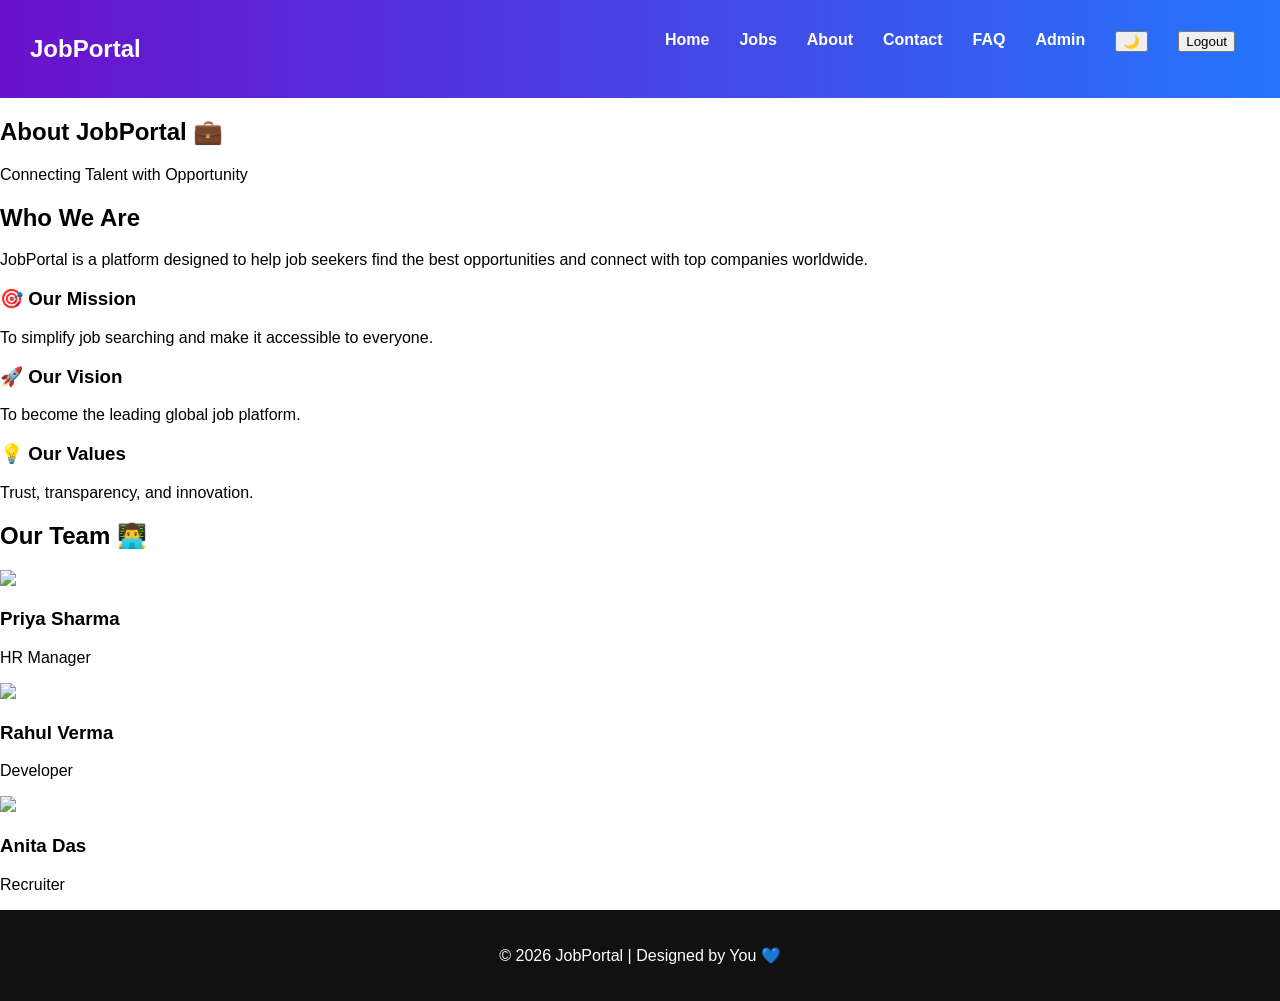
==== about.html @ 6350a82d "Add files via upload" ====
<!DOCTYPE html>
<html>
<head>
    <title>About Us</title>
    <link rel="stylesheet" href="style.css">
</head>
<body>

<!-- NAVBAR -->
<nav>
    <h2>JobPortal</h2>
    <ul>
        <li><a href="index.html">Home</a></li>
        <li><a href="jobs.html">Jobs</a></li>
        <li><a href="about.html">About</a></li>
        <li><a href="contact.html">Contact</a></li>
        <li><a href="faq.html">FAQ</a></li>
        <li><a href="admin.html">Admin</a></li>
        <li><button onclick="toggleMode()">🌙</button></li>
        <li><button onclick="logout()">Logout</button></li>
    </ul>
</nav>

<!-- HERO -->
<section class="about-hero">
    <h1>About JobPortal 💼</h1>
    <p>Connecting Talent with Opportunity</p>
</section>

<!-- ABOUT CONTENT -->
<section class="about-content">
    <h2>Who We Are</h2>
    <p>
        JobPortal is a platform designed to help job seekers find the best
        opportunities and connect with top companies worldwide.
    </p>

    <div class="about-boxes">
        <div class="box">
            <h3>🎯 Our Mission</h3>
            <p>To simplify job searching and make it accessible to everyone.</p>
        </div>

        <div class="box">
            <h3>🚀 Our Vision</h3>
            <p>To become the leading global job platform.</p>
        </div>

        <div class="box">
            <h3>💡 Our Values</h3>
            <p>Trust, transparency, and innovation.</p>
        </div>
    </div>
</section>

<!-- TEAM SECTION -->
<section class="team">
    <h2>Our Team 👨‍💻</h2>

    <div class="team-cards">
        <div class="team-card">
            <img src="https://randomuser.me/api/portraits/women/44.jpg">
            <h3>Priya Sharma</h3>
            <p>HR Manager</p>
        </div>

        <div class="team-card">
            <img src="https://randomuser.me/api/portraits/men/32.jpg">
            <h3>Rahul Verma</h3>
            <p>Developer</p>
        </div>

        <div class="team-card">
            <img src="https://randomuser.me/api/portraits/women/68.jpg">
            <h3>Anita Das</h3>
            <p>Recruiter</p>
        </div>
    </div>
</section>

<!-- FOOTER -->
<footer>
    <p>© 2026 JobPortal | Designed by You 💙</p>
</footer>

<script src="script.js"></script>
<script>
function logout() {
    localStorage.removeItem("loggedInUser");
    window.location.href = "login.html";
}
</script>
<script>
function toggleMode() {
    document.body.classList.toggle("dark");

    // ✅ SAVE MODE
    if(document.body.classList.contains("dark")) {
        localStorage.setItem("theme", "dark");
    } else {
        localStorage.setItem("theme", "light");
    }
}
</script>
<script>
// ✅ APPLY SAVED THEME
let theme = localStorage.getItem("theme");

if(theme === "dark") {
    document.body.classList.add("dark");
}
</script>

</body>
</html>
---- style.css ----
/* BODY */
body {
    font-family: 'Segoe UI', sans-serif;
    margin: 0;
    transition: 0.4s;
}

/* NAVBAR */
nav {
    display: flex;
    justify-content: space-between;
    padding: 15px 30px;
    background: linear-gradient(to right, #6a11cb, #2575fc);
    color: white;
}

nav ul {
    display: flex;
    list-style: none;
}

nav ul li {
    margin: 0 15px;
}

nav a {
    color: white;
    text-decoration: none;
    font-weight: bold;
}

nav a:hover {
    color: yellow;
}

/* HERO SECTION */
.hero {
    height: 90vh;
    background: 
        linear-gradient(rgba(0,0,0,0.6), rgba(0,0,0,0.6)),
        url('https://images.unsplash.com/photo-1492724441997-5dc865305da7') 
        no-repeat center/cover;

    display: flex;
    justify-content: center;
    align-items: center;
    text-align: center;
    color: white;
}

/* HERO CONTENT */
.hero-content {
    max-width: 700px;
    animation: fadeIn 2s ease-in-out;
}

/* HEADING */
.hero h1 {
    font-size: 50px;
    margin-bottom: 15px;
}

.hero h1 span {
    color: #ff9800;
}

/* PARAGRAPH */
.hero p {
    font-size: 18px;
    margin-bottom: 25px;
}

/* BUTTONS */
.hero-buttons {
    display: flex;
    justify-content: center;
    gap: 15px;
}

/* PRIMARY BUTTON */
.btn {
    padding: 12px 25px;
    background: #ff9800;
    color: white;
    border-radius: 25px;
    text-decoration: none;
    transition: 0.3s;
}

.btn:hover {
    background: #ffc107;
    transform: scale(1.05);
}

/* OUTLINE BUTTON */
.btn-outline {
    padding: 12px 25px;
    border: 2px solid white;
    color: white;
    border-radius: 25px;
    text-decoration: none;
    transition: 0.3s;
}

.btn-outline:hover {
    background: white;
    color: black;
}

/* ANIMATION */
@keyframes fadeIn {
    from {
        opacity: 0;
        transform: translateY(30px);
    }
    to {
        opacity: 1;
        transform: translateY(0);
    }
}

/* FEATURES */
.features {
    display: flex;
    justify-content: space-around;
    padding: 50px;
    background: #f5f7fa;
}

.card {
    padding: 25px;
    border-radius: 15px;
    background: white;
    box-shadow: 0 5px 15px rgba(0,0,0,0.1);
    transition: 0.3s;
}

.card:hover {
    transform: translateY(-10px);
    background: #2575fc;
    color: white;
}

/* IMAGE SECTION */
.image-section {
    display: flex;
    gap: 10px;
    padding: 30px;
}

.image-section img {
    width: 33%;
    border-radius: 10px;
    transition: 0.3s;
}

.image-section img:hover {
    transform: scale(1.05);
}

/* FOOTER */
footer {
    background: #111;
    color: white;
    text-align: center;
    padding: 20px;
}

/* DARK MODE */
.dark {
    background: #121212;
    color: white;
}

.dark nav {
    background: #222;
}
/* FAQ SECTION */
.faq {
    padding: 40px;
    max-width: 800px;
    margin: auto;
}

.faq h1 {
    text-align: center;
    margin-bottom: 30px;
}

.faq-item {
    background: #f4f4f4;
    margin: 10px 0;
    padding: 15px;
    border-radius: 8px;
    cursor: pointer;
    transition: 0.3s;
}

.faq-item:hover {
    background: #2575fc;
    color: white;
}

.faq-item p {
    display: none;
    margin-top: 10px;
}

/* ADMIN PANEL */
.admin {
    padding: 40px;
    text-align: center;
}

.admin h1 {
    margin-bottom: 30px;
}

/* CARDS */
.admin-cards {
    display: flex;
    justify-content: space-around;
    margin-bottom: 40px;
}

.admin-cards .card {
    background: #e3f2fd;
    color: #0d47a1;
    font-weight: bold;
}

/* FORM */
.admin-form {
    background: #f5faff;
    padding: 25px;
    border-radius: 10px;
    margin-bottom: 30px;
}

.admin-form input,
.admin-form textarea {
    width: 60%;
    padding: 10px;
    border: 1px solid #90caf9;
    border-radius: 5px;
}

/* BLUE BUTTON */
.blue-btn {
    background: #1976d2;
    color: white;
    padding: 10px 20px;
    border: none;
    border-radius: 20px;
    margin: 5px;
    cursor: pointer;
    transition: 0.3s;
}

.blue-btn:hover {
    background: #0d47a1;
    transform: scale(1.05);
}

/* OUTLINE BUTTON */
.blue-outline {
    background: transparent;
    color: #1976d2;
    border: 2px solid #1976d2;
    padding: 10px 20px;
    border-radius: 20px;
    cursor: pointer;
}

.blue-outline:hover {
    background: #1976d2;
    color: white;
}

/* ACTION BUTTONS */
.admin-actions {
    margin-top: 20px;
}

body.dark {
    background-color: #121212;
    color: white;
}

body.dark nav {
    background-color: #1f1f1f;
}
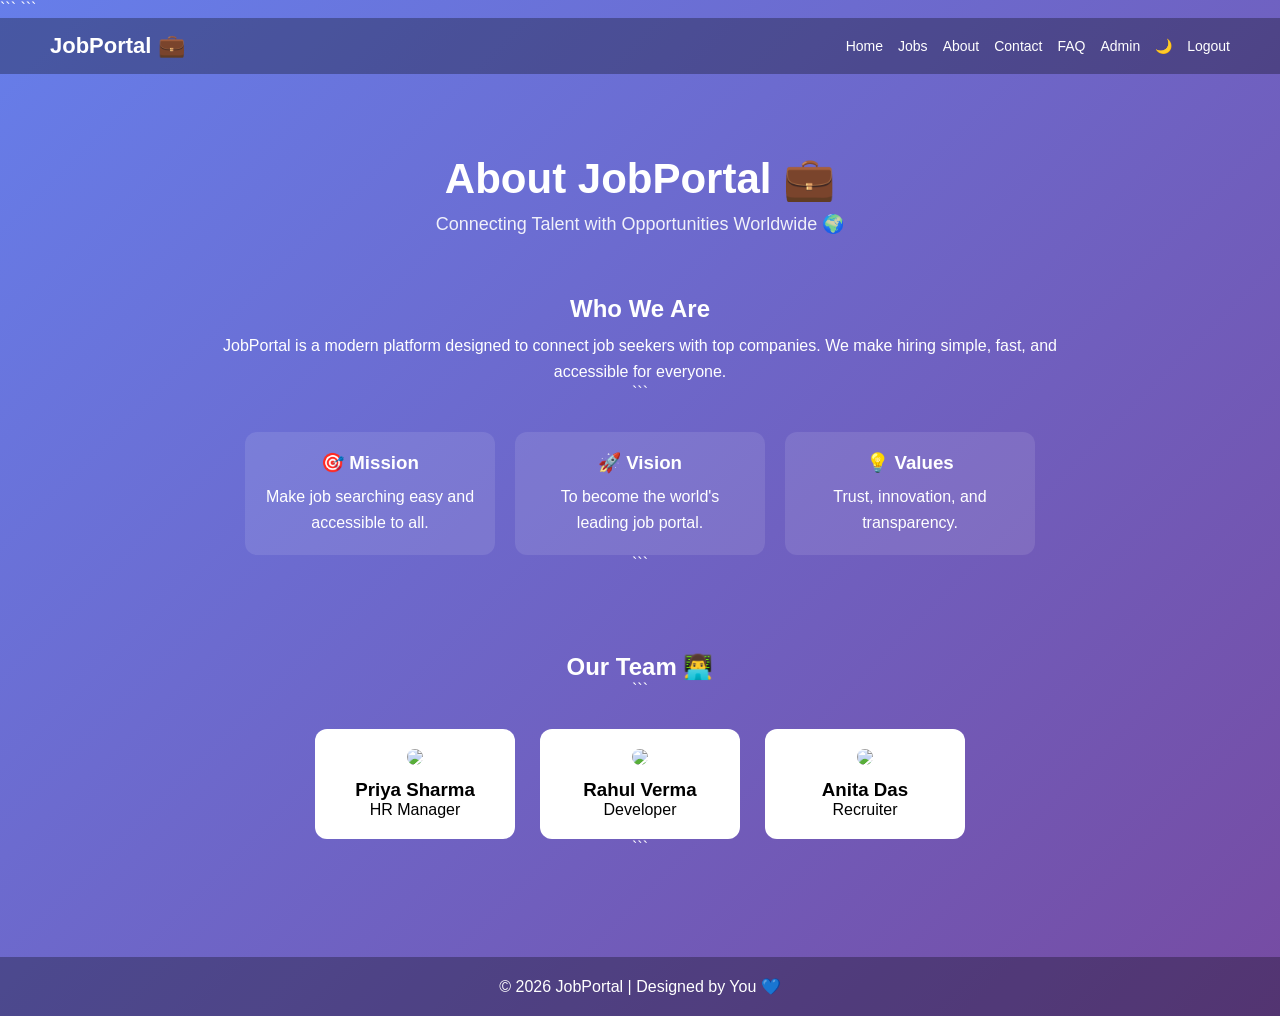
==== commit 08b9a8a0: "Add files via upload" ====
--- a/about.html
+++ b/about.html
@@ -1,14 +1,163 @@
 <!DOCTYPE html>
-<html>
+
+<html lang="en">
 <head>
-    <title>About Us</title>
-    <link rel="stylesheet" href="style.css">
+    <meta charset="UTF-8">
+    <meta name="viewport" content="width=device-width, initial-scale=1.0">
+    <title>About Us | JobPortal</title>
+
+```
+<style>
+    * {
+        margin: 0;
+        padding: 0;
+        box-sizing: border-box;
+        font-family: 'Segoe UI', sans-serif;
+    }
+
+    body {
+        background: linear-gradient(135deg, #667eea, #764ba2);
+        color: white;
+    }
+
+    /* NAVBAR */
+    nav {
+        display: flex;
+        justify-content: space-between;
+        align-items: center;
+        padding: 15px 50px;
+        background: rgba(0,0,0,0.3);
+    }
+
+    nav h2 {
+        font-size: 22px;
+    }
+
+    nav ul {
+        display: flex;
+        list-style: none;
+        gap: 15px;
+    }
+
+    nav a, nav button {
+        color: white;
+        text-decoration: none;
+        border: none;
+        background: none;
+        cursor: pointer;
+        font-size: 14px;
+    }
+
+    nav a:hover {
+        text-decoration: underline;
+    }
+
+    /* HERO */
+    .about-hero {
+        text-align: center;
+        padding: 80px 20px 40px;
+    }
+
+    .about-hero h1 {
+        font-size: 42px;
+        margin-bottom: 10px;
+    }
+
+    .about-hero p {
+        font-size: 18px;
+        opacity: 0.9;
+    }
+
+    /* CONTENT */
+    .about-content {
+        max-width: 900px;
+        margin: auto;
+        text-align: center;
+        padding: 20px;
+    }
+
+    .about-content p {
+        margin-top: 10px;
+        line-height: 1.6;
+    }
+
+    .about-boxes {
+        display: flex;
+        justify-content: center;
+        gap: 20px;
+        flex-wrap: wrap;
+        margin-top: 30px;
+    }
+
+    .box {
+        background: rgba(255,255,255,0.1);
+        padding: 20px;
+        border-radius: 12px;
+        width: 250px;
+        transition: 0.3s;
+    }
+
+    .box:hover {
+        transform: translateY(-8px);
+        background: rgba(255,255,255,0.2);
+    }
+
+    /* TEAM */
+    .team {
+        text-align: center;
+        padding: 60px 20px;
+    }
+
+    .team-cards {
+        display: flex;
+        justify-content: center;
+        gap: 25px;
+        flex-wrap: wrap;
+        margin-top: 30px;
+    }
+
+    .team-card {
+        background: white;
+        color: black;
+        border-radius: 12px;
+        padding: 20px;
+        width: 200px;
+        transition: 0.3s;
+    }
+
+    .team-card:hover {
+        transform: scale(1.05);
+    }
+
+    .team-card img {
+        width: 100%;
+        border-radius: 50%;
+        margin-bottom: 10px;
+    }
+
+    /* FOOTER */
+    footer {
+        text-align: center;
+        padding: 20px;
+        background: rgba(0,0,0,0.3);
+        margin-top: 40px;
+    }
+
+    /* DARK MODE */
+    .dark {
+        background: #111;
+    }
+</style>
+```
+
 </head>
+
 <body>
 
 <!-- NAVBAR -->
+
 <nav>
-    <h2>JobPortal</h2>
+    <h2>JobPortal 💼</h2>
     <ul>
         <li><a href="index.html">Home</a></li>
         <li><a href="jobs.html">Jobs</a></li>
@@ -22,94 +171,101 @@
 </nav>
 
 <!-- HERO -->
+
 <section class="about-hero">
     <h1>About JobPortal 💼</h1>
-    <p>Connecting Talent with Opportunity</p>
+    <p>Connecting Talent with Opportunities Worldwide 🌍</p>
 </section>
 
-<!-- ABOUT CONTENT -->
+<!-- ABOUT -->
+
 <section class="about-content">
     <h2>Who We Are</h2>
     <p>
-        JobPortal is a platform designed to help job seekers find the best
-        opportunities and connect with top companies worldwide.
+        JobPortal is a modern platform designed to connect job seekers with top companies.
+        We make hiring simple, fast, and accessible for everyone.
     </p>
 
-    <div class="about-boxes">
-        <div class="box">
-            <h3>🎯 Our Mission</h3>
-            <p>To simplify job searching and make it accessible to everyone.</p>
-        </div>
-
-        <div class="box">
-            <h3>🚀 Our Vision</h3>
-            <p>To become the leading global job platform.</p>
-        </div>
-
-        <div class="box">
-            <h3>💡 Our Values</h3>
-            <p>Trust, transparency, and innovation.</p>
-        </div>
-    </div>
+```
+<div class="about-boxes">
+    <div class="box">
+        <h3>🎯 Mission</h3>
+        <p>Make job searching easy and accessible to all.</p>
+    </div>
+
+    <div class="box">
+        <h3>🚀 Vision</h3>
+        <p>To become the world's leading job portal.</p>
+    </div>
+
+    <div class="box">
+        <h3>💡 Values</h3>
+        <p>Trust, innovation, and transparency.</p>
+    </div>
+</div>
+```
+
 </section>
 
-<!-- TEAM SECTION -->
+<!-- TEAM -->
+
 <section class="team">
     <h2>Our Team 👨‍💻</h2>
 
-    <div class="team-cards">
-        <div class="team-card">
-            <img src="https://randomuser.me/api/portraits/women/44.jpg">
-            <h3>Priya Sharma</h3>
-            <p>HR Manager</p>
-        </div>
-
-        <div class="team-card">
-            <img src="https://randomuser.me/api/portraits/men/32.jpg">
-            <h3>Rahul Verma</h3>
-            <p>Developer</p>
-        </div>
-
-        <div class="team-card">
-            <img src="https://randomuser.me/api/portraits/women/68.jpg">
-            <h3>Anita Das</h3>
-            <p>Recruiter</p>
-        </div>
-    </div>
+```
+<div class="team-cards">
+    <div class="team-card">
+        <img src="https://randomuser.me/api/portraits/women/44.jpg">
+        <h3>Priya Sharma</h3>
+        <p>HR Manager</p>
+    </div>
+
+    <div class="team-card">
+        <img src="https://randomuser.me/api/portraits/men/32.jpg">
+        <h3>Rahul Verma</h3>
+        <p>Developer</p>
+    </div>
+
+    <div class="team-card">
+        <img src="https://randomuser.me/api/portraits/women/68.jpg">
+        <h3>Anita Das</h3>
+        <p>Recruiter</p>
+    </div>
+</div>
+```
+
 </section>
 
 <!-- FOOTER -->
+
 <footer>
     <p>© 2026 JobPortal | Designed by You 💙</p>
 </footer>
 
-<script src="script.js"></script>
+<!-- SCRIPT -->
+
 <script>
 function logout() {
     localStorage.removeItem("loggedInUser");
     window.location.href = "login.html";
 }
-</script>
-<script>
+
 function toggleMode() {
     document.body.classList.toggle("dark");
 
-    // ✅ SAVE MODE
     if(document.body.classList.contains("dark")) {
         localStorage.setItem("theme", "dark");
     } else {
         localStorage.setItem("theme", "light");
     }
 }
-</script>
-<script>
-// ✅ APPLY SAVED THEME
+
+// APPLY SAVED THEME
 let theme = localStorage.getItem("theme");
-
 if(theme === "dark") {
     document.body.classList.add("dark");
 }
 </script>
 
 </body>
-</html>+</html>
